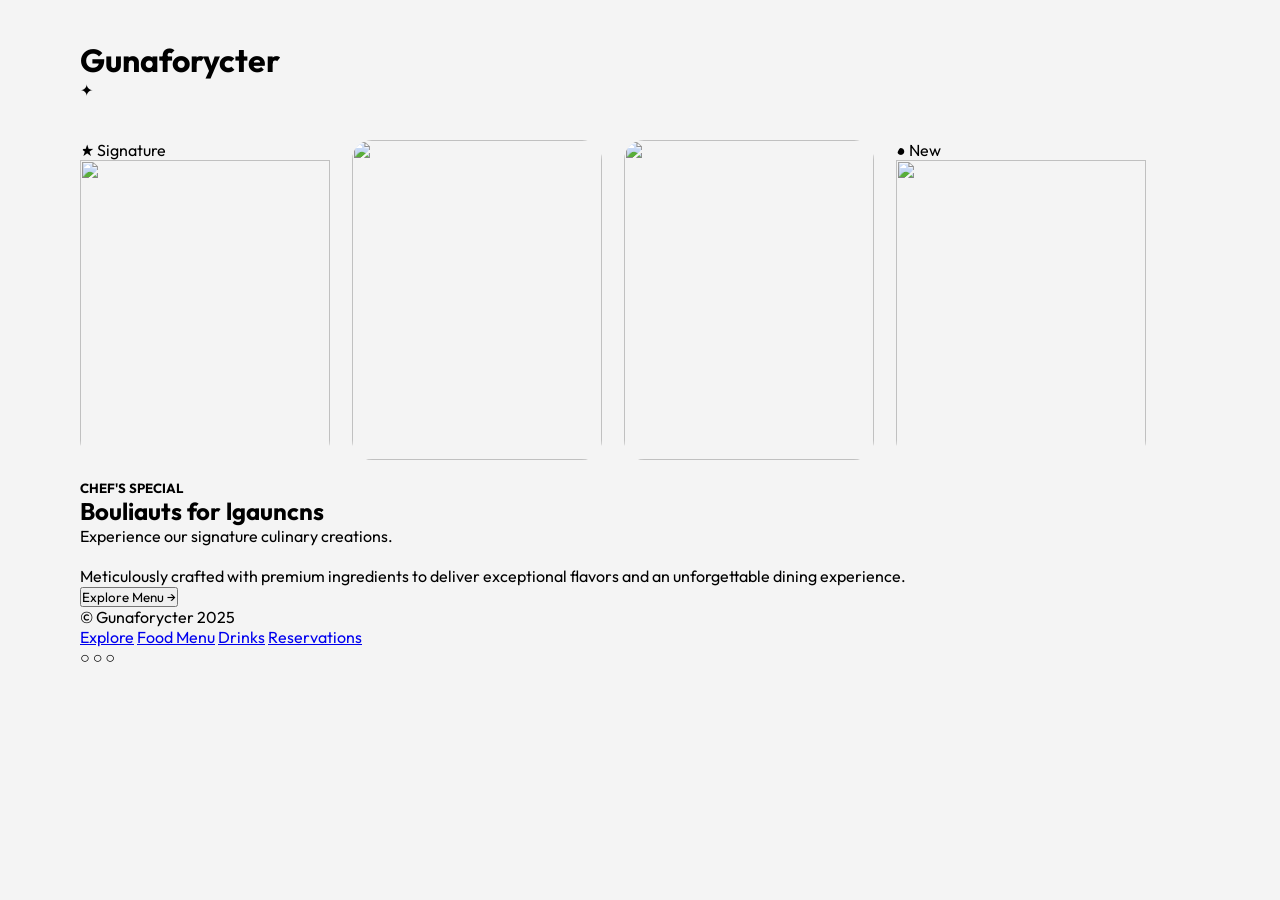
==== A2-medium-index.html @ c4cd546d "Create A2-medium-index.html" ====
<!DOCTYPE html>
<html lang="en">
<head>
  <meta charset="UTF-8" />
  <meta name="viewport" content="width=device-width, initial-scale=1.0"/>
  <title>Luxury Restaurant UI</title>

  <link rel="preconnect" href="https://fonts.googleapis.com">
  <link href="https://fonts.googleapis.com/css2?family=Cormorant+Garamond:wght@400;500;600;700&family=Outfit:wght@300;400;500;600&display=swap" rel="stylesheet">

  <link rel="stylesheet" href="style.css">
</head>
<body>

  <div class="main">

    <!-- TITLE -->
    <div class="heading">
      <h1>Gunaforycter</h1>

      <div class="line">
        <span></span>
        ✦
        <span></span>
      </div>
    </div>

    <!-- DRINK CARDS -->
    <div class="cards">

      <div class="card active">

        <div class="tag">★ Signature</div>

        <img src="https://images.unsplash.com/photo-1513558161293-cdaf765ed2fd?q=80&w=687&auto=format&fit=crop" alt="">

        <h2>Sunset Flame</h2>
        <p>Tropical & Refreshing</p>

        <div class="small-line"></div>

        <h3>$12.94</h3>

      </div>

      <div class="card">

        <img src="https://images.unsplash.com/photo-1514362545857-3bc16c4c7d1b?q=80&w=687&auto=format&fit=crop" alt="">

        <h2>Tropical Passion</h2>
        <p>Fruity & Exotic</p>

        <div class="small-line"></div>

        <h3>$11.04</h3>

      </div>

      <div class="card">

        <img src="https://images.unsplash.com/photo-1497534446932-c925b458314e?q=80&w=687&auto=format&fit=crop" alt="">

        <h2>Citrus Dawn</h2>
        <p>Citrusy & Energizing</p>

        <div class="small-line"></div>

        <h3>$10.13</h3>

      </div>

      <div class="card">

        <div class="tag">● New</div>

        <img src="https://images.unsplash.com/photo-1513558161293-cdaf765ed2fd?q=80&w=687&auto=format&fit=crop" alt="">

        <h2>Berry Breeze</h2>
        <p>Sweet & Cool</p>

        <div class="small-line"></div>

        <h3>$9.48</h3>

      </div>

    </div>

    <!-- SPECIAL SECTION -->
    <div class="special">

      <div class="special-left">
        <img src="https://images.unsplash.com/photo-1544025162-d76694265947?q=80&w=687&auto=format&fit=crop" alt="">
      </div>

      <div class="special-right">

        <h5>CHEF'S SPECIAL</h5>

        <h2>
          Bouliauts for lgauncns
        </h2>

        <p>
          Experience our signature culinary creations.
          <br><br>

          Meticulously crafted with premium ingredients
          to deliver exceptional flavors and an unforgettable
          dining experience.
        </p>

        <button>
          Explore Menu →
        </button>

      </div>

    </div>

    <!-- FOOTER -->
    <footer>

      <p>© Gunaforycter 2025</p>

      <div class="links">
        <a href="#">Explore</a>
        <a href="#">Food Menu</a>
        <a href="#">Drinks</a>
        <a href="#">Reservations</a>
      </div>

      <div class="socials">
        ○ ○ ○
      </div>

    </footer>

  </div>

</body>
</html>
---- style.css ----
*{
    margin: 0;
    padding: 0;
    box-sizing: border-box;
    font-family: "Outfit", sans-serif;
}

html,body{
    width: 100%;
    height: 100%;
    background-color: #f4f4f4;
}

.main{
    width: 100%;
    min-height: 100vh;
    position: relative;
    padding: 40px 80px;
}

/* STAR */

.star{
    position: absolute;
    left: 20px;
    top: 40px;

    font-size: 70px;
    color: #7a0000;
}

/* SIDE TEXT */

.side-text{
    position: absolute;
    left: 15px;
    top: 420px;
}

.side-text h3{
    font-size: 20px;
    color: #7a0000;
    font-weight: 400;
    line-height: 28px;
    text-decoration: underline;
}

/* TOP RIGHT */

.future{
    position: absolute;
    right: 40px;
    top: 50px;

    font-size: 12px;
    color: #7a0000;
    text-align: right;
}

/* HERO */

.hero{
    width: 100%;
    display: flex;
    flex-direction: column;
    align-items: center;
}

.hero h1{
    font-size: 88px;
    line-height: 82px;
    text-align: center;
    color: #660000;
    font-weight: 500;
    margin-top: 10px;
}

.light{
    color: #c3b0b0;
    font-weight: 300;
}

.circle{
    display: inline-block;
    width: 60px;
    height: 60px;
    background: linear-gradient(to right,#4a0000,#ff5b1f);
    border-radius: 50%;
    vertical-align: middle;
    margin: 0 10px;
}

/* DESCRIPTION */

.desc{
    margin-top: 25px;
    color: #7c6464;
    text-align: left;
    font-size: 14px;
    line-height: 20px;
}

/* CARDS */

.cards{
    display: flex;
    gap: 22px;
    margin-top: 40px;
}

.card{
    width: 250px;
    height: 320px;
    border-radius: 20px;
    overflow: hidden;
}

.card img{
    width: 100%;
    height: 100%;
    object-fit: cover;
    display: block;
}

/* BOTTOM SECTION */

.bottom{
    margin-top: 120px;
    text-align: center;
}

.bottom h2{
    font-size: 72px;
    line-height: 70px;
    color: #6b0000;
    font-weight: 500;
}

.bottom h2 span{
    color: #c5b2b2;
    font-weight: 300;
}

.bottom p{
    margin-top: 25px;
    color: #7d6666;
    font-size: 14px;
}
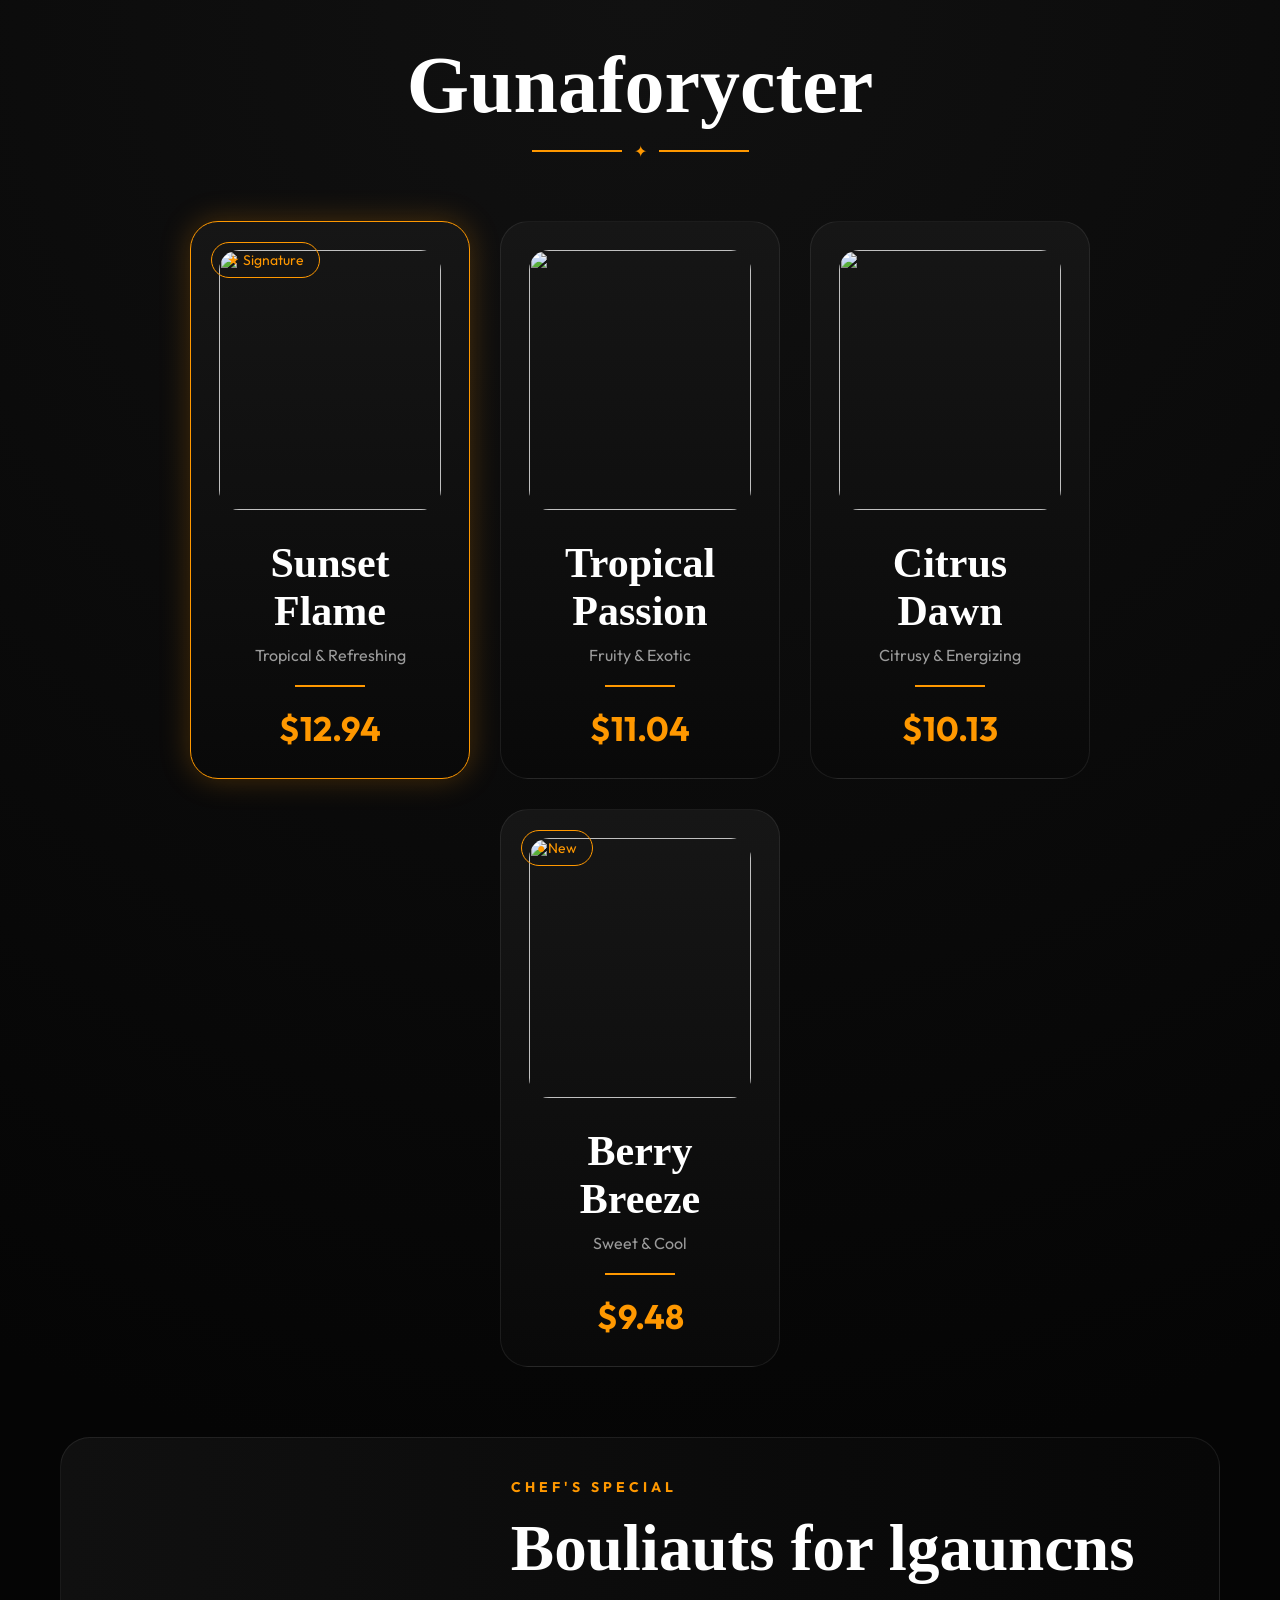
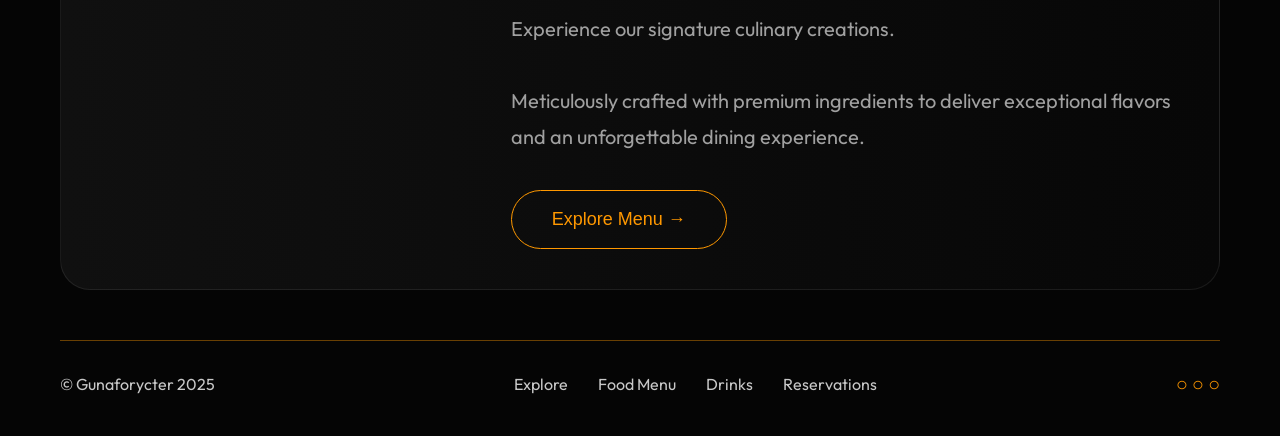
==== commit 70a39f84: "Update A2-medium-index.html" ====
--- a/A2-medium-index.html
+++ b/A2-medium-index.html
@@ -8,7 +8,7 @@
   <link rel="preconnect" href="https://fonts.googleapis.com">
   <link href="https://fonts.googleapis.com/css2?family=Cormorant+Garamond:wght@400;500;600;700&family=Outfit:wght@300;400;500;600&display=swap" rel="stylesheet">
 
-  <link rel="stylesheet" href="style.css">
+  <link rel="stylesheet" href="A2-hard-style.css">
 </head>
 <body>
 
--- a/A2-hard-style.css
+++ b/A2-hard-style.css
@@ -0,0 +1,234 @@
+*{
+    margin: 0;
+    padding: 0;
+    box-sizing: border-box;
+}
+
+html,body{
+    width: 100%;
+    height: 100%;
+    font-family: "Outfit", sans-serif;
+    background: #050505;
+    color: white;
+}
+
+.main{
+    width: 100%;
+    min-height: 100vh;
+    padding: 40px 60px;
+    background:
+    radial-gradient(circle at top,#111 0%,#050505 70%);
+}
+
+/* HEADING */
+
+.heading{
+    text-align: center;
+}
+
+.heading h1{
+    font-size: 80px;
+    font-family: "Cormorant Garamond", serif;
+    font-weight: 600;
+}
+
+.line{
+    margin-top: 10px;
+    color: #ff9800;
+
+    display: flex;
+    justify-content: center;
+    align-items: center;
+    gap: 12px;
+}
+
+.line span{
+    width: 90px;
+    height: 2px;
+    background: #ff9800;
+    display: block;
+}
+
+/* CARDS */
+
+.cards{
+    margin-top: 60px;
+
+    display: flex;
+    justify-content: center;
+    gap: 30px;
+    flex-wrap: wrap;
+}
+
+.card{
+    width: 280px;
+    background: linear-gradient(to bottom,#161616,#090909);
+
+    border-radius: 28px;
+    padding: 28px;
+
+    border: 1px solid rgba(255,255,255,0.08);
+
+    text-align: center;
+
+    position: relative;
+
+    transition: 0.3s;
+}
+
+.card:hover{
+    transform: translateY(-10px);
+}
+
+.active{
+    border: 1px solid #ff9800;
+    box-shadow: 0 0 30px rgba(255,152,0,0.25);
+}
+
+.tag{
+    position: absolute;
+    left: 20px;
+    top: 20px;
+
+    border: 1px solid #ff9800;
+    color: #ff9800;
+
+    padding: 8px 15px;
+    border-radius: 30px;
+
+    font-size: 14px;
+}
+
+.card img{
+    width: 100%;
+    height: 260px;
+    object-fit: cover;
+    border-radius: 20px;
+}
+
+.card h2{
+    margin-top: 25px;
+
+    font-size: 42px;
+    font-family: "Cormorant Garamond", serif;
+}
+
+.card p{
+    margin-top: 10px;
+    color: #9b9b9b;
+}
+
+.small-line{
+    width: 70px;
+    height: 2px;
+    background: #ff9800;
+
+    margin: 20px auto;
+}
+
+.card h3{
+    color: #ff9800;
+    font-size: 34px;
+}
+
+/* SPECIAL SECTION */
+
+.special{
+    margin-top: 70px;
+
+    width: 100%;
+
+    border-radius: 30px;
+
+    background: linear-gradient(to right,#101010,#070707);
+
+    border: 1px solid rgba(255,255,255,0.08);
+
+    padding: 40px;
+
+    display: flex;
+    align-items: center;
+    gap: 50px;
+}
+
+.special-left{
+    width: 35%;
+}
+
+.special-left img{
+    width: 100%;
+    border-radius: 25px;
+}
+
+.special-right{
+    width: 65%;
+}
+
+.special-right h5{
+    color: #ff9800;
+    letter-spacing: 4px;
+    font-size: 14px;
+}
+
+.special-right h2{
+    margin-top: 15px;
+
+    font-size: 65px;
+    font-family: "Cormorant Garamond", serif;
+}
+
+.special-right p{
+    margin-top: 25px;
+
+    color: #a0a0a0;
+
+    line-height: 36px;
+    font-size: 20px;
+}
+
+.special-right button{
+    margin-top: 35px;
+
+    padding: 18px 40px;
+
+    border-radius: 40px;
+    border: 1px solid #ff9800;
+
+    background: transparent;
+    color: #ff9800;
+
+    font-size: 18px;
+
+    cursor: pointer;
+}
+
+/* FOOTER */
+
+footer{
+    margin-top: 50px;
+
+    border-top: 1px solid rgba(255,152,0,0.4);
+
+    padding-top: 30px;
+
+    display: flex;
+    justify-content: space-between;
+    align-items: center;
+
+    color: #c8c8c8;
+}
+
+.links{
+    display: flex;
+    gap: 30px;
+}
+
+.links a{
+    text-decoration: none;
+    color: #c8c8c8;
+}
+
+.socials{
+    color: #ff9800;
+    font-size: 20px;
+}
